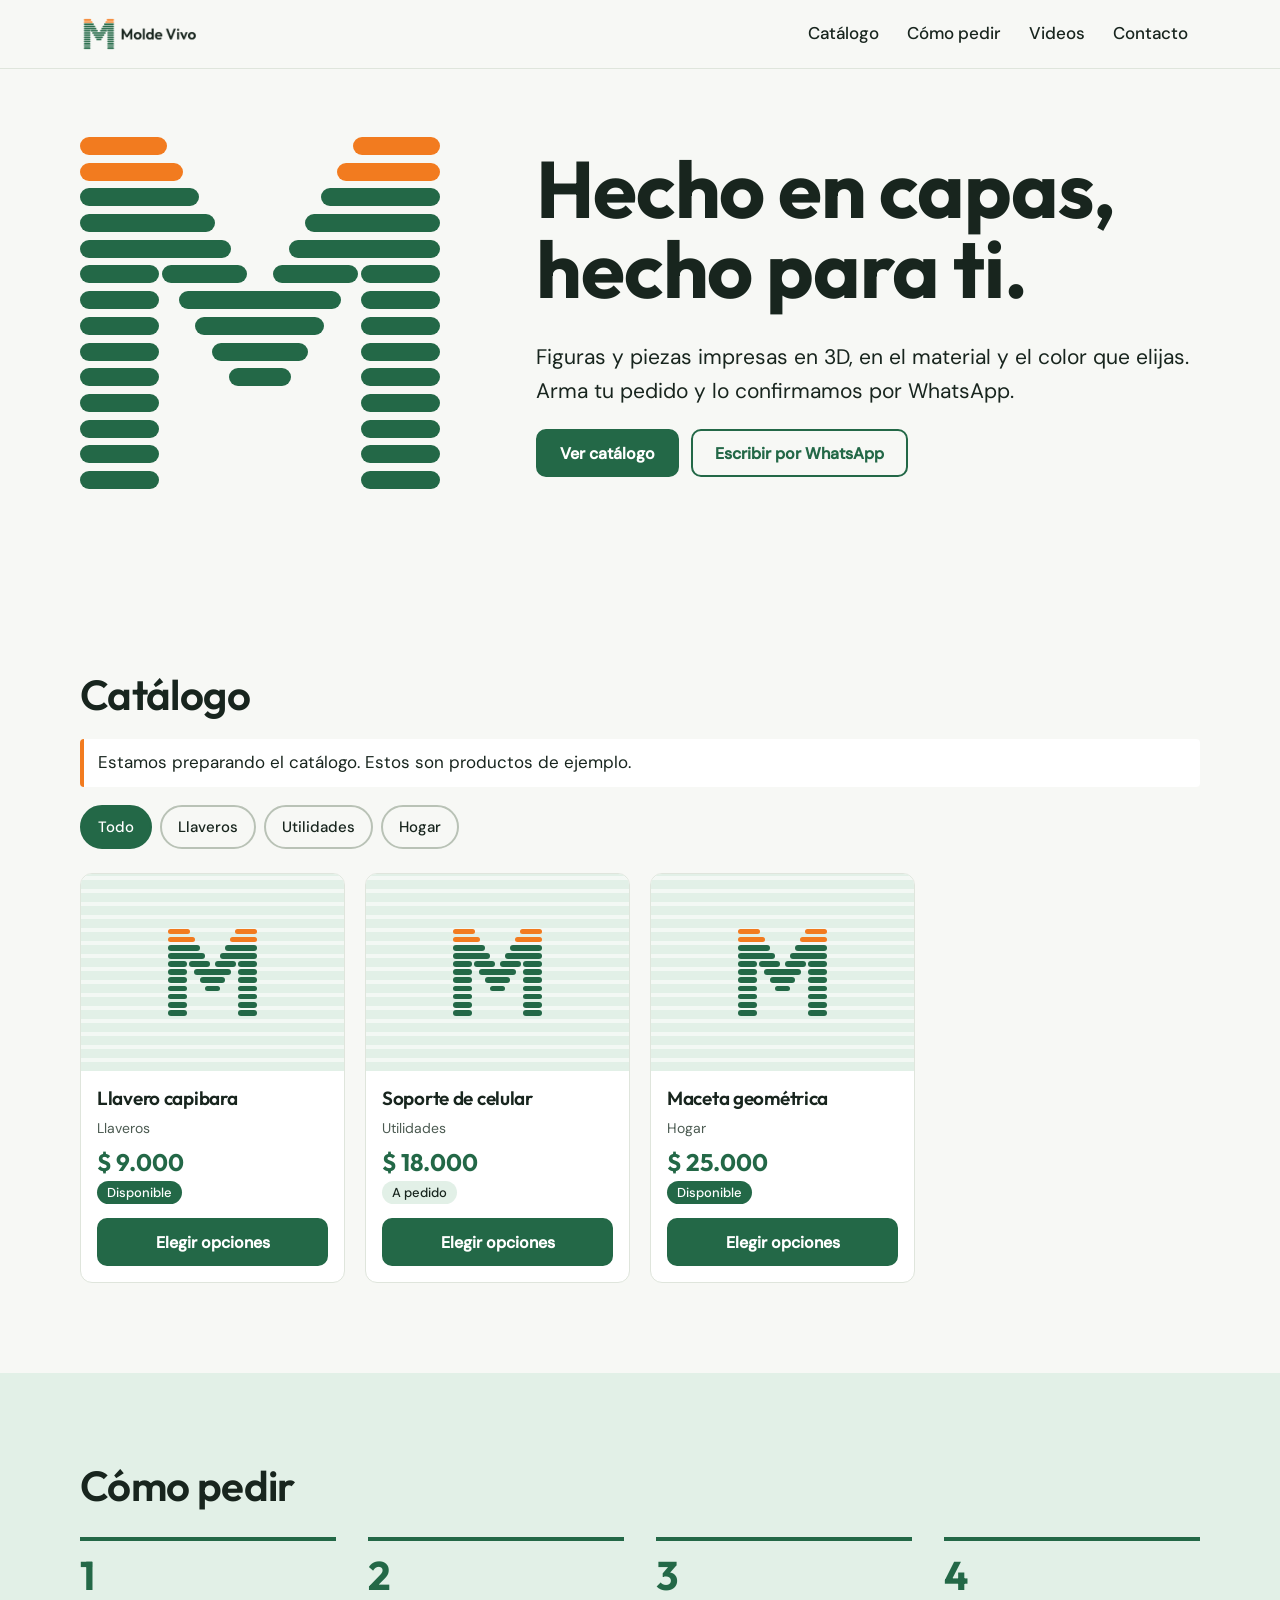
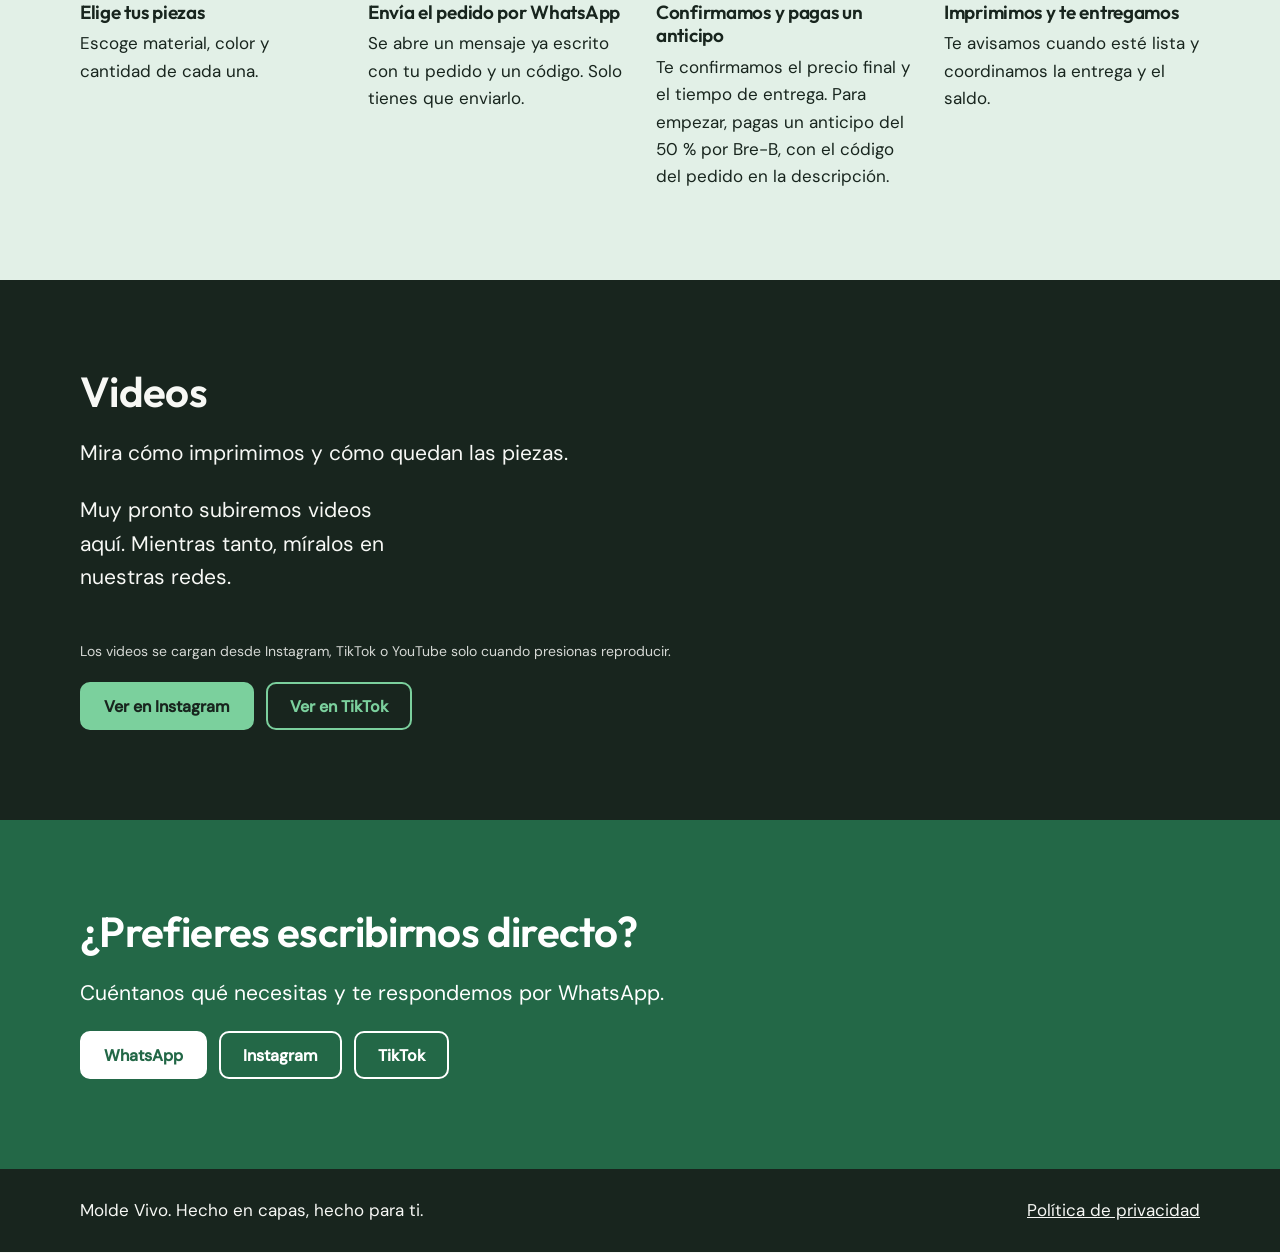
==== public/index.html @ 1edd7f20 "Sitio de Molde Vivo" ====
<!doctype html>
<html lang="es">
<head>
<meta charset="utf-8">
<meta name="viewport" content="width=device-width,initial-scale=1,viewport-fit=cover">
<title>Molde Vivo | Figuras y piezas impresas en 3D a tu medida</title>
<meta name="description" content="Figuras y piezas impresas en 3D, en el material y el color que elijas. Arma tu pedido y lo confirmamos por WhatsApp.">
<meta name="theme-color" content="#236847">
<meta name="color-scheme" content="light">
<meta property="og:type" content="website">
<meta property="og:title" content="Molde Vivo | Hecho en capas, hecho para ti.">
<meta property="og:description" content="Figuras y piezas impresas en 3D, en el material y el color que elijas.">
<link rel="icon" type="image/png" sizes="32x32" href="img/favicon-32.png">
<link rel="apple-touch-icon" href="img/favicon-180.png">
<link rel="preload" href="fuentes/outfit-700.woff2" as="font" type="font/woff2" crossorigin>
<link rel="preload" href="fuentes/dm-sans-400.woff2" as="font" type="font/woff2" crossorigin>
<link rel="stylesheet" href="tokens.css">
<link rel="stylesheet" href="estilos.css">
</head>
<body>
<a class="saltar" href="#catalogo">Saltar al catálogo</a>

<header class="top">
  <div class="wrap top-in">
    <a class="logo" href="#inicio" aria-label="Molde Vivo, inicio"><img src="img/logo-horizontal.png" alt="Molde Vivo" width="560" height="177"></a>
    <nav aria-label="Principal">
      <a href="#catalogo">Catálogo</a>
      <a href="#como-pedir">Cómo pedir</a>
      <a href="#videos">Videos</a>
      <a href="#contacto">Contacto</a>
    </nav>
  </div>
</header>

<main id="inicio">
  <section class="band hero" aria-labelledby="h-hero">
    <div class="wrap hero-in">
      <div class="hero-marca">
        <span class="m print" data-capas="14" data-acento="2" role="img" aria-label="Símbolo de Molde Vivo: una M hecha de capas"><img class="m-fallback" src="img/marca-512.png" alt=""></span>
      </div>
      <div class="hero-txt">
        <h1 id="h-hero">Hecho en capas, hecho para ti.</h1>
        <p class="lead">Figuras y piezas impresas en 3D, en el material y el color que elijas. Arma tu pedido y lo confirmamos por WhatsApp.</p>
        <div class="acciones">
          <a class="btn" href="#catalogo">Ver catálogo</a>
          <a class="btn btn-sec" id="wa-hero" href="#contacto">Escribir por WhatsApp</a>
        </div>
      </div>
    </div>
  </section>

  <section id="catalogo" class="band" aria-labelledby="h-cat">
    <div class="wrap">
      <h2 id="h-cat">Catálogo</h2>
      <p id="aviso-ejemplo" class="aviso" hidden>Estamos preparando el catálogo. Estos son productos de ejemplo.</p>
      <div id="filtros" class="filtros" role="group" aria-label="Filtrar por categoría"></div>
      <div id="grilla" class="grilla"><p class="estado">Cargando catálogo…</p></div>
      <noscript><p class="estado">Para ver el catálogo y armar tu pedido necesitas activar JavaScript en tu navegador.</p></noscript>
    </div>
  </section>

  <section id="como-pedir" class="band menta" aria-labelledby="h-como">
    <div class="wrap">
      <h2 id="h-como">Cómo pedir</h2>
      <ol class="pasos">
        <li><h3>Elige tus piezas</h3><p>Escoge material, color y cantidad de cada una.</p></li>
        <li><h3>Envía el pedido por WhatsApp</h3><p>Se abre un mensaje ya escrito con tu pedido y un código. Solo tienes que enviarlo.</p></li>
        <li><h3>Confirmamos y pagas un anticipo</h3><p>Te confirmamos el precio final y el tiempo de entrega. Para empezar, pagas un anticipo del <span id="anticipo">50</span> % por Bre-B, con el código del pedido en la descripción.</p></li>
        <li><h3>Imprimimos y te entregamos</h3><p>Te avisamos cuando esté lista y coordinamos la entrega y el saldo.</p></li>
      </ol>
    </div>
  </section>

  <section id="videos" class="band dark" aria-labelledby="h-vid">
    <div class="wrap">
      <h2 id="h-vid">Videos</h2>
      <p class="lead">Mira cómo imprimimos y cómo quedan las piezas.</p>
      <div id="lista-videos" class="videos"></div>
      <p class="nota">Los videos se cargan desde Instagram, TikTok o YouTube solo cuando presionas reproducir.</p>
      <div class="acciones">
        <a class="btn" id="vid-ig" href="#contacto" target="_blank" rel="noopener noreferrer" hidden>Instagram</a>
        <a class="btn btn-sec" id="vid-tt" href="#contacto" target="_blank" rel="noopener noreferrer" hidden>TikTok</a>
      </div>
    </div>
  </section>

  <section id="contacto" class="band green" aria-labelledby="h-con">
    <div class="wrap">
      <h2 id="h-con">¿Prefieres escribirnos directo?</h2>
      <p class="lead">Cuéntanos qué necesitas y te respondemos por WhatsApp.</p>
      <div class="acciones">
        <a class="btn" id="con-wa" href="#contacto" target="_blank" rel="noopener noreferrer">WhatsApp</a>
        <a class="btn btn-sec" id="con-ig" href="#contacto" target="_blank" rel="noopener noreferrer" hidden>Instagram</a>
        <a class="btn btn-sec" id="con-tt" href="#contacto" target="_blank" rel="noopener noreferrer" hidden>TikTok</a>
      </div>
    </div>
  </section>
</main>

<footer class="pie">
  <div class="wrap pie-in">
    <p>Molde Vivo. Hecho en capas, hecho para ti.</p>
    <p><a href="privacidad.html">Política de privacidad</a></p>
  </div>
</footer>

<dialog id="dlg-producto" aria-labelledby="dp-titulo"><div class="dlg-in" id="dp-cuerpo"></div></dialog>
<dialog id="dlg-pedido" aria-labelledby="dpe-titulo"><div class="dlg-in" id="dpe-cuerpo"></div></dialog>
<button id="fab" class="fab" type="button" hidden>Mi pedido <span id="fab-n" class="fab-n">0</span></button>
<div id="estado" class="solo-lectores" role="status" aria-live="polite"></div>

<script src="js/marca.js"></script>
<script src="js/tienda.js"></script>
</body>
</html>
---- public/tokens.css ----
:root{
  --verde:#236847;      /* principal: botones, símbolo, titulares de marca */
  --bosque:#18251e;     /* texto y fondos oscuros */
  --hueso:#f7f8f5;      /* fondo de páginas y papelería */
  --menta:#e2f0e7;      /* fondos suaves y resaltados */
  --verde-claro:#7bd09d; /* verde sobre fondo oscuro */
  --naranja:#F27B1F;     /* solo acentos: la última capa, un precio, un botón secundario */
  --fuente-titulos:'Outfit',system-ui,sans-serif;
  --fuente-texto:'DM Sans',system-ui,sans-serif;
  --radio:12px;
}
@font-face{font-family:'Outfit';font-weight:600;font-display:swap;src:url(fuentes/outfit-600.woff2) format('woff2')}
@font-face{font-family:'Outfit';font-weight:700;font-display:swap;src:url(fuentes/outfit-700.woff2) format('woff2')}
@font-face{font-family:'DM Sans';font-weight:400;font-display:swap;src:url(fuentes/dm-sans-400.woff2) format('woff2')}
@font-face{font-family:'DM Sans';font-weight:500;font-display:swap;src:url(fuentes/dm-sans-500.woff2) format('woff2')}
---- public/estilos.css ----
*{box-sizing:border-box}
html{scroll-behavior:smooth;scroll-padding-top:84px;-webkit-text-size-adjust:100%}
body{margin:0;background:var(--hueso);color:var(--bosque);font:400 17px/1.6 var(--fuente-texto);--foco:var(--bosque)}
h1,h2,h3{font-family:var(--fuente-titulos);margin:0;letter-spacing:-.015em}
h2{font-weight:600;font-size:clamp(28px,4vw,42px);line-height:1.1;margin-bottom:.5em}
h3{font-weight:600;font-size:19px;line-height:1.25}
p{margin:0 0 1em;max-width:62ch}
a{color:inherit}
[hidden]{display:none!important}
:focus-visible{outline:3px solid var(--foco);outline-offset:3px;border-radius:4px}
.dark,.green{--foco:var(--verde-claro)}.green{--foco:#fff}
.wrap{max-width:1120px;margin:0 auto}
.band{padding:clamp(44px,7vw,96px) clamp(18px,5vw,64px)}
.menta{background:var(--menta)}.dark{background:var(--bosque);color:var(--hueso)}.green{background:var(--verde);color:#fff}
.lead{font-size:clamp(18px,2.2vw,21px);max-width:54ch}
.solo-lectores{position:absolute;width:1px;height:1px;overflow:hidden;clip:rect(0 0 0 0);white-space:nowrap}
.saltar{position:absolute;left:12px;top:-60px;background:var(--bosque);color:#fff;padding:10px 14px;border-radius:8px;z-index:50}
.saltar:focus{top:12px}

/* botones */
.btn{display:inline-flex;align-items:center;justify-content:center;min-height:48px;padding:0 22px;border-radius:10px;border:2px solid var(--verde);background:var(--verde);color:#fff;font:600 16px var(--fuente-texto);text-decoration:none;cursor:pointer;text-align:center}
.btn:hover{filter:brightness(.93)}
.btn-sec{background:transparent;color:var(--verde)}
.dark .btn{background:var(--verde-claro);border-color:var(--verde-claro);color:var(--bosque)}
.dark .btn-sec{background:transparent;color:var(--verde-claro)}
.green .btn{background:#fff;border-color:#fff;color:var(--verde)}
.green .btn-sec{background:transparent;color:#fff}
.btn-ghost{background:transparent;border-color:#b9c2b6;color:var(--bosque)}
.acciones{display:flex;flex-wrap:wrap;gap:12px;margin-top:20px}

/* cabecera */
.top{position:sticky;top:0;z-index:20;background:rgba(247,248,245,.95);backdrop-filter:blur(8px);border-bottom:1px solid #dfe5dc;padding:0 clamp(18px,5vw,64px)}
.top-in{display:flex;align-items:center;justify-content:space-between;gap:16px;min-height:68px}
.logo img{display:block;height:38px;width:auto}
.top nav{display:flex;gap:4px;overflow-x:auto;scrollbar-width:none}
.top nav::-webkit-scrollbar{display:none}
.top nav a{padding:10px 12px;text-decoration:none;font-weight:500;white-space:nowrap;border-radius:8px}
.top nav a:hover{background:var(--menta)}
@media (max-width:640px){.top-in{flex-direction:column;align-items:flex-start;gap:0;padding-top:8px}.top nav{width:100%}}

/* símbolo */
.m{position:relative;display:block;aspect-ratio:1/1;width:var(--w,120px);--c:var(--verde);--a:var(--naranja)}
.m i{position:absolute;display:block;border-radius:999px;background:var(--c)}
.m i.acento{background:var(--a)}
.m-fallback{width:100%;height:100%;display:block}
.print i{transform-origin:left center;animation:print .55s cubic-bezier(.2,.7,.2,1) both;animation-delay:calc(var(--i)*70ms + .2s)}
@keyframes print{from{transform:scaleX(0);opacity:0}to{transform:scaleX(1);opacity:1}}
@media (prefers-reduced-motion:reduce){.print i{animation:none}html{scroll-behavior:auto}}

/* portada */
.hero{padding-top:clamp(28px,5vw,72px)}
.hero-in{display:grid;grid-template-columns:minmax(0,.8fr) minmax(0,1.4fr);gap:clamp(24px,6vw,80px);align-items:center}
.hero-marca .m{--w:min(100%,360px)}
.hero h1{font-weight:700;font-size:clamp(38px,7vw,80px);line-height:1;margin-bottom:.4em}
@media (max-width:760px){.hero-in{grid-template-columns:1fr}.hero-marca .m{--w:150px}}

/* catálogo */
.aviso{background:#fff;border-left:4px solid var(--naranja);padding:10px 14px;border-radius:4px;max-width:none}
.filtros{display:flex;flex-wrap:wrap;gap:8px;margin:18px 0 24px}
.chip{min-height:44px;padding:0 16px;border-radius:999px;border:2px solid #b9c2b6;background:transparent;color:var(--bosque);font:500 15px var(--fuente-texto);cursor:pointer}
.chip[aria-pressed="true"]{background:var(--verde);border-color:var(--verde);color:#fff}
.grilla{display:grid;grid-template-columns:repeat(auto-fill,minmax(240px,1fr));gap:20px}
.estado{color:#4b5a51}
.tarjeta{background:#fff;border:1px solid #dfe5dc;border-radius:var(--radio);overflow:hidden;display:flex;flex-direction:column}
.media{aspect-ratio:4/3;display:grid;place-items:center;background:repeating-linear-gradient(0deg,var(--menta) 0 9px,#f3f8f4 9px 13px)}
.media img{width:100%;height:100%;object-fit:cover;display:block}
.media .m{--w:34%}
.tarjeta-in{padding:16px;display:flex;flex-direction:column;gap:6px;flex:1}
.tarjeta .cat{font-size:14px;color:#4b5a51;margin:0}
.tarjeta .precio{font:700 24px/1.1 var(--fuente-titulos);color:var(--verde);margin:4px 0 0}
.etiqueta{align-self:flex-start;font:500 13px var(--fuente-texto);padding:3px 10px;border-radius:999px;background:var(--menta);color:var(--bosque)}
.etiqueta.ok{background:var(--verde);color:#fff}
.tarjeta .btn{margin-top:auto;width:100%}
.tarjeta .etiqueta{margin-bottom:8px}

/* pasos */
.pasos{list-style:none;counter-reset:paso;padding:0;margin:28px 0 0;display:grid;grid-template-columns:repeat(auto-fit,minmax(230px,1fr));gap:28px 32px}
.pasos li{counter-increment:paso;border-top:4px solid var(--verde);padding-top:14px}
.pasos li::before{content:counter(paso);display:block;font:700 40px/1 var(--fuente-titulos);color:var(--verde);margin-bottom:6px}
.pasos p{margin:6px 0 0}

/* videos */
.videos{display:grid;grid-template-columns:repeat(auto-fill,minmax(240px,320px));gap:20px;margin:24px 0}
.video{aspect-ratio:9/16;border-radius:var(--radio);overflow:hidden;background:#0f1a14}
.video iframe{width:100%;height:100%;border:0;display:block;background:#fff}
.fachada{width:100%;height:100%;border:0;cursor:pointer;color:var(--hueso);font:600 18px var(--fuente-titulos);display:flex;flex-direction:column;align-items:center;justify-content:center;gap:10px;padding:16px;text-align:center;background:repeating-linear-gradient(0deg,#1f3328 0 9px,#18251e 9px 13px)}
.fachada .play{display:grid;place-items:center;width:64px;height:64px;border-radius:50%;background:var(--naranja);color:var(--bosque);font-size:26px;padding-left:4px}
.fachada small{font:400 14px var(--fuente-texto);opacity:.85}
.nota{font-size:14px;opacity:.85;max-width:none}

/* pie */
.pie{background:var(--bosque);color:var(--hueso);padding:28px clamp(18px,5vw,64px);--foco:var(--verde-claro)}
.pie-in{display:flex;flex-wrap:wrap;justify-content:space-between;gap:8px 24px}
.pie p{margin:0}

/* diálogos y formularios */
dialog{border:0;border-radius:var(--radio);padding:0;width:min(520px,calc(100% - 24px));max-height:calc(100dvh - 24px);background:#fff;color:var(--bosque)}
dialog::backdrop{background:rgba(24,37,30,.6)}
.dlg-in{padding:22px;display:grid;gap:14px}
.dlg-in h3{font-size:24px}
.dlg-in .precio{font:700 24px/1.1 var(--fuente-titulos);color:var(--verde);margin:0}
.campo{display:grid;gap:6px;font-weight:500;font-size:15px}
select,input,textarea{width:100%;min-height:46px;border:2px solid #b9c2b6;border-radius:8px;padding:8px 12px;font:400 16px var(--fuente-texto);background:#fff;color:var(--bosque)}
textarea{min-height:84px;resize:vertical}
.fila{display:flex;gap:10px;flex-wrap:wrap}.fila .btn{flex:1}
.item{display:grid;gap:8px;padding:12px 0;border-bottom:1px solid #dfe5dc}
.item-top{display:flex;justify-content:space-between;gap:12px;font-weight:600}
.item small{display:block;font-weight:400;color:#4b5a51}
.cant{display:flex;align-items:center;gap:8px}
.cant button{min-width:44px;min-height:44px;border-radius:8px;border:2px solid #b9c2b6;background:#fff;font:600 20px var(--fuente-texto);cursor:pointer}
.cant output{min-width:28px;text-align:center;font-weight:600}
.link-chico{background:none;border:0;color:var(--verde);font:600 15px var(--fuente-texto);cursor:pointer;text-decoration:underline;min-height:44px;padding:0 8px}
.total{display:flex;justify-content:space-between;font:700 22px var(--fuente-titulos)}
.aclara{font-size:14px;color:#4b5a51;margin:0;max-width:none}

/* botón flotante del pedido */
.fab{position:fixed;right:16px;bottom:calc(16px + env(safe-area-inset-bottom));z-index:30;min-height:54px;padding:0 20px;border:0;border-radius:999px;background:var(--naranja);color:var(--bosque);font:600 16px var(--fuente-texto);cursor:pointer;box-shadow:0 2px 0 rgba(24,37,30,.3);display:flex;align-items:center;gap:10px}
.fab-n{background:var(--bosque);color:#fff;border-radius:999px;min-width:26px;height:26px;display:grid;place-items:center;font-size:14px;padding:0 6px}

/* texto largo (privacidad) */
.prosa{max-width:70ch;margin:0 auto}
.prosa h1{font-size:clamp(32px,5vw,48px);margin-bottom:.4em}
.prosa h2{font-size:24px;margin:1.6em 0 .4em}
.prosa ul{padding-left:1.2em}
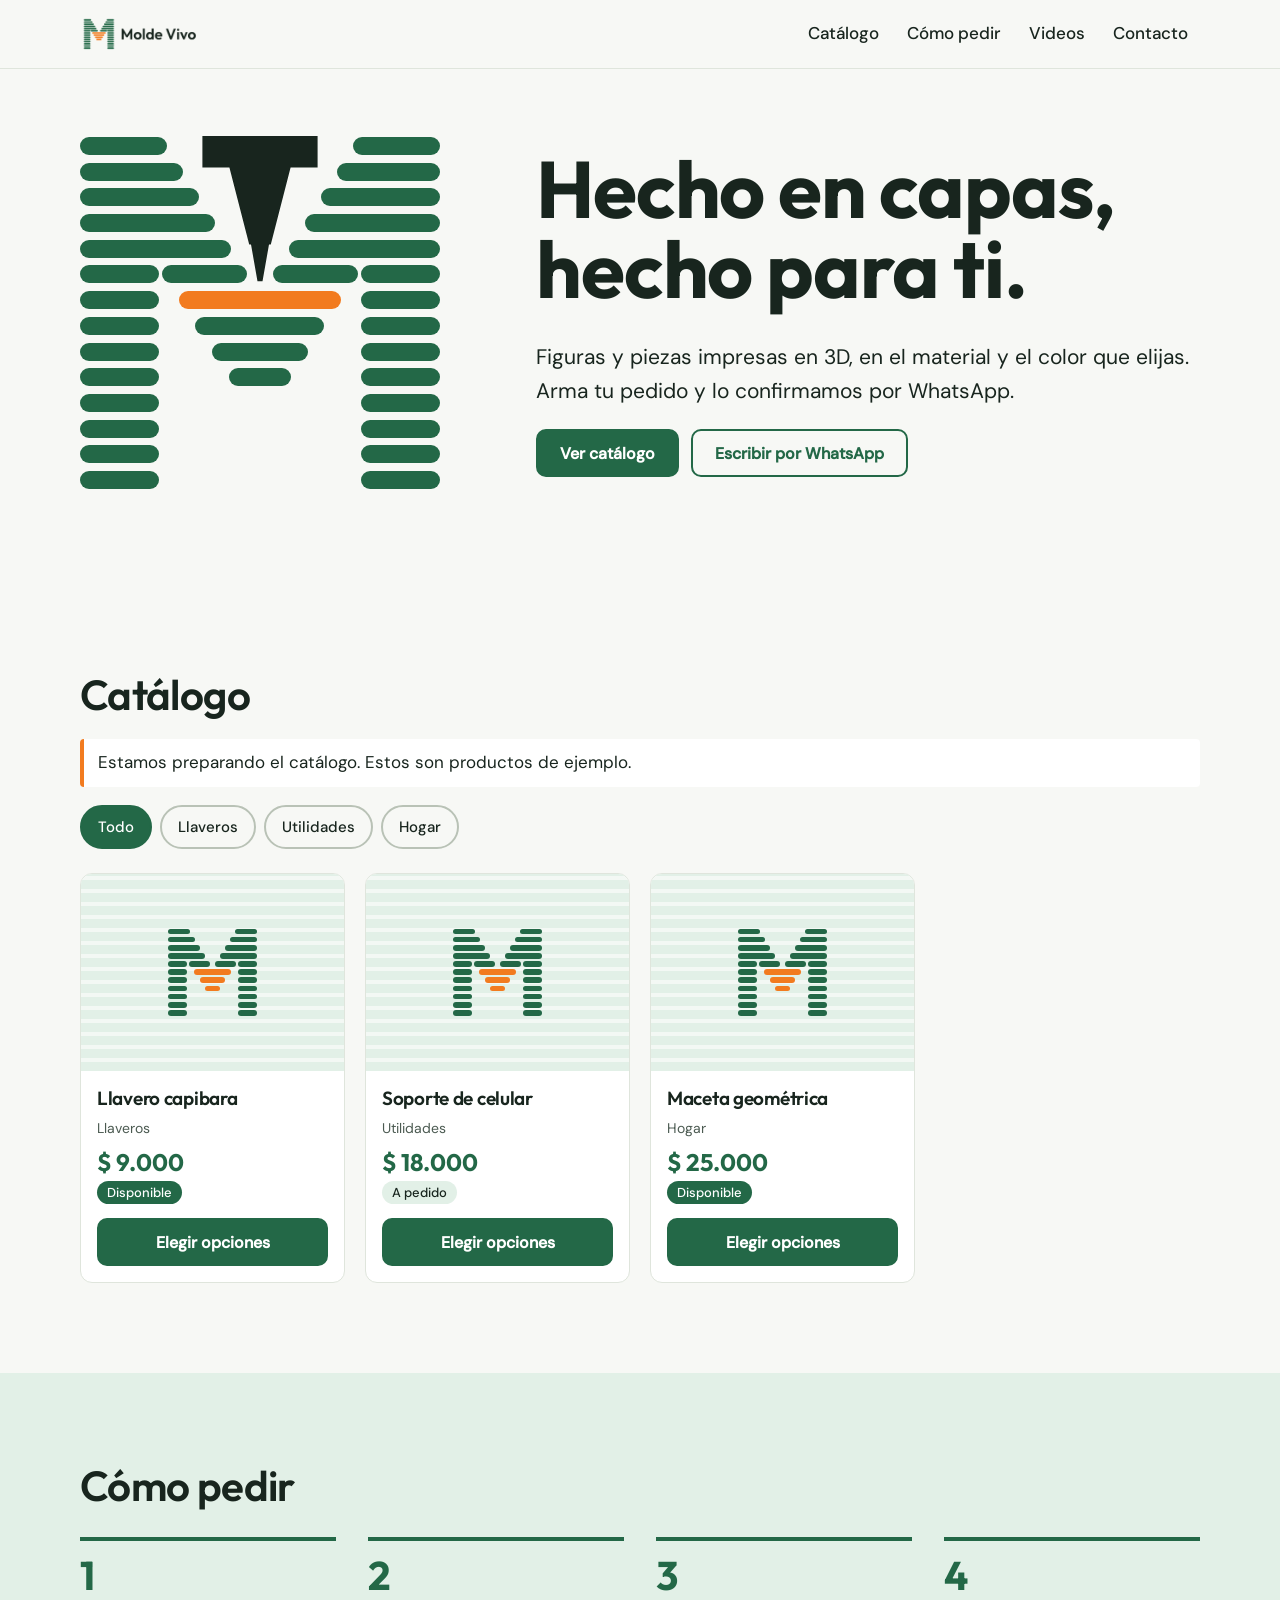
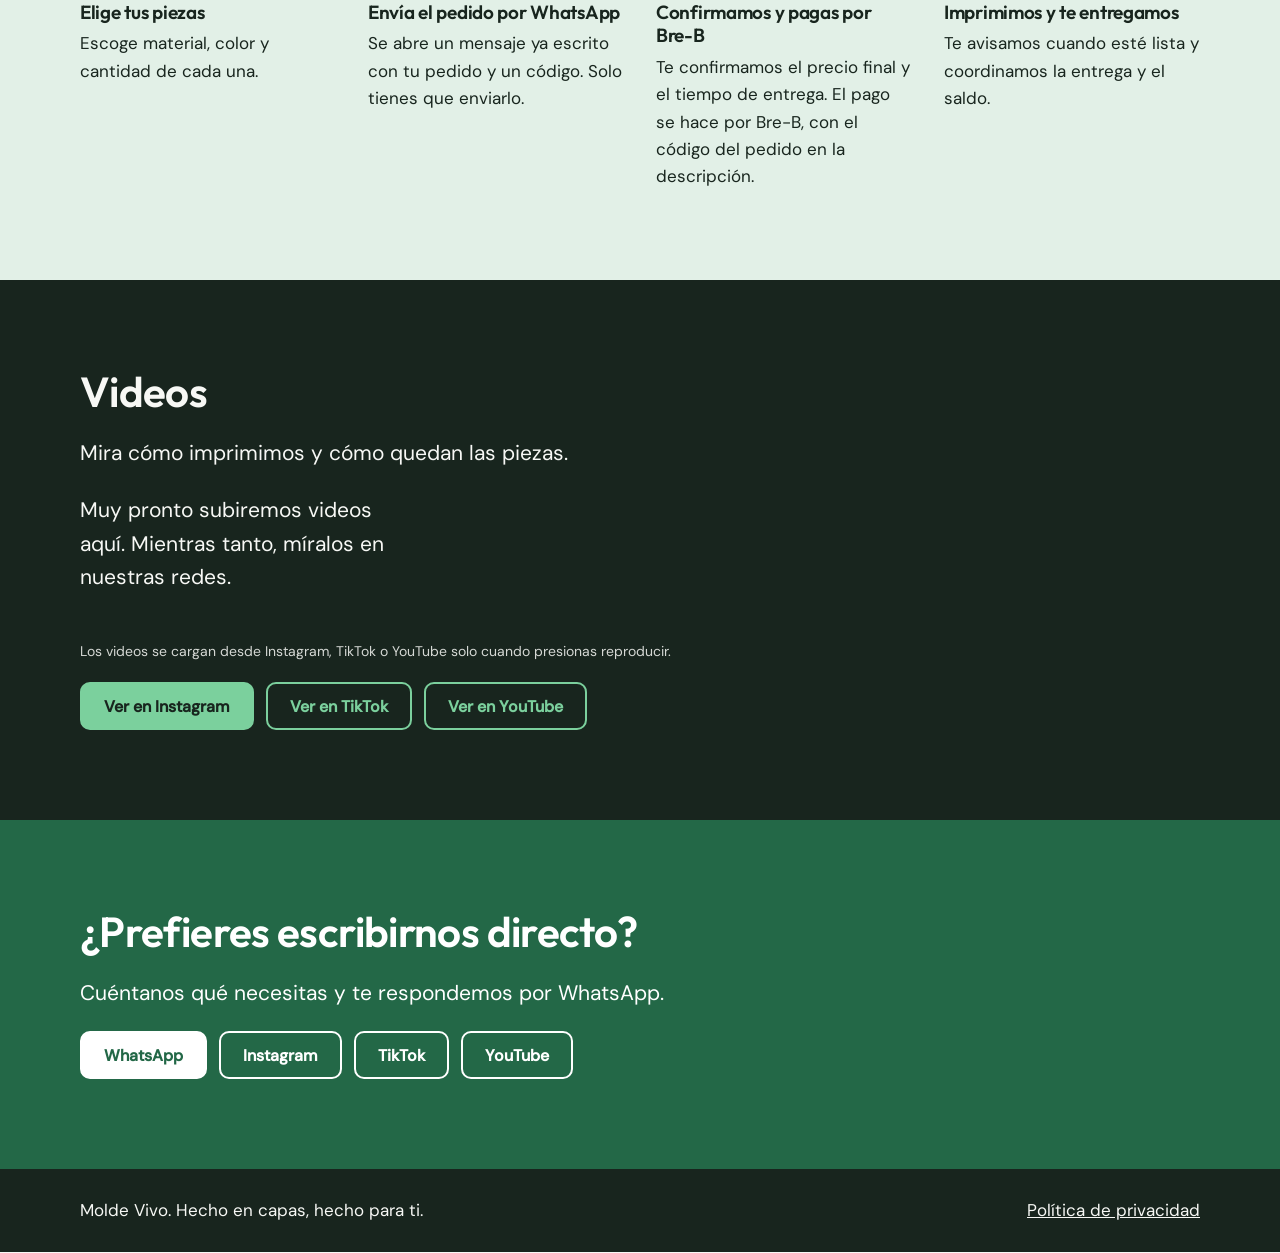
==== commit 11af57af: "Add files via upload" ====
--- a/public/index.html
+++ b/public/index.html
@@ -36,7 +36,7 @@
   <section class="band hero" aria-labelledby="h-hero">
     <div class="wrap hero-in">
       <div class="hero-marca">
-        <span class="m print" data-capas="14" data-acento="2" role="img" aria-label="Símbolo de Molde Vivo: una M hecha de capas"><img class="m-fallback" src="img/marca-512.png" alt=""></span>
+        <span class="m print" data-capas="14" data-variante="boquilla" role="img" aria-label="Símbolo de Molde Vivo: una M hecha de capas, con la boquilla de una impresora 3D imprimiendo la última"><img class="m-fallback" src="img/marca-ilustrada-512.png" alt=""></span>
       </div>
       <div class="hero-txt">
         <h1 id="h-hero">Hecho en capas, hecho para ti.</h1>
@@ -65,7 +65,7 @@
       <ol class="pasos">
         <li><h3>Elige tus piezas</h3><p>Escoge material, color y cantidad de cada una.</p></li>
         <li><h3>Envía el pedido por WhatsApp</h3><p>Se abre un mensaje ya escrito con tu pedido y un código. Solo tienes que enviarlo.</p></li>
-        <li><h3>Confirmamos y pagas un anticipo</h3><p>Te confirmamos el precio final y el tiempo de entrega. Para empezar, pagas un anticipo del <span id="anticipo">50</span> % por Bre-B, con el código del pedido en la descripción.</p></li>
+        <li><h3>Confirmamos y pagas por Bre-B</h3><p>Te confirmamos el precio final y el tiempo de entrega. El pago se hace por Bre-B, con el código del pedido en la descripción.</p></li>
         <li><h3>Imprimimos y te entregamos</h3><p>Te avisamos cuando esté lista y coordinamos la entrega y el saldo.</p></li>
       </ol>
     </div>
@@ -80,6 +80,7 @@
       <div class="acciones">
         <a class="btn" id="vid-ig" href="#contacto" target="_blank" rel="noopener noreferrer" hidden>Instagram</a>
         <a class="btn btn-sec" id="vid-tt" href="#contacto" target="_blank" rel="noopener noreferrer" hidden>TikTok</a>
+        <a class="btn btn-sec" id="vid-yt" href="#contacto" target="_blank" rel="noopener noreferrer" hidden>YouTube</a>
       </div>
     </div>
   </section>
@@ -92,6 +93,7 @@
         <a class="btn" id="con-wa" href="#contacto" target="_blank" rel="noopener noreferrer">WhatsApp</a>
         <a class="btn btn-sec" id="con-ig" href="#contacto" target="_blank" rel="noopener noreferrer" hidden>Instagram</a>
         <a class="btn btn-sec" id="con-tt" href="#contacto" target="_blank" rel="noopener noreferrer" hidden>TikTok</a>
+        <a class="btn btn-sec" id="con-yt" href="#contacto" target="_blank" rel="noopener noreferrer" hidden>YouTube</a>
       </div>
     </div>
   </section>
--- a/public/estilos.css
+++ b/public/estilos.css
@@ -39,12 +39,15 @@
 @media (max-width:640px){.top-in{flex-direction:column;align-items:flex-start;gap:0;padding-top:8px}.top nav{width:100%}}
 
 /* símbolo */
-.m{position:relative;display:block;aspect-ratio:1/1;width:var(--w,120px);--c:var(--verde);--a:var(--naranja)}
+.m{position:relative;display:block;aspect-ratio:1/1;width:var(--w,120px);--c:var(--verde);--a:var(--naranja);--n:var(--bosque)}
 .m i{position:absolute;display:block;border-radius:999px;background:var(--c)}
 .m i.acento{background:var(--a)}
+.m i.boq{left:0;top:0;width:100%;height:100%;border-radius:0;background:var(--n)}
 .m-fallback{width:100%;height:100%;display:block}
 .print i{transform-origin:left center;animation:print .55s cubic-bezier(.2,.7,.2,1) both;animation-delay:calc(var(--i)*70ms + .2s)}
 @keyframes print{from{transform:scaleX(0);opacity:0}to{transform:scaleX(1);opacity:1}}
+.print i.boq{transform-origin:center top;animation:boq .5s ease-out both;animation-delay:calc(var(--i)*70ms + .2s)}
+@keyframes boq{from{transform:translateY(-12%);opacity:0}to{transform:none;opacity:1}}
 @media (prefers-reduced-motion:reduce){.print i{animation:none}html{scroll-behavior:auto}}
 
 /* portada */
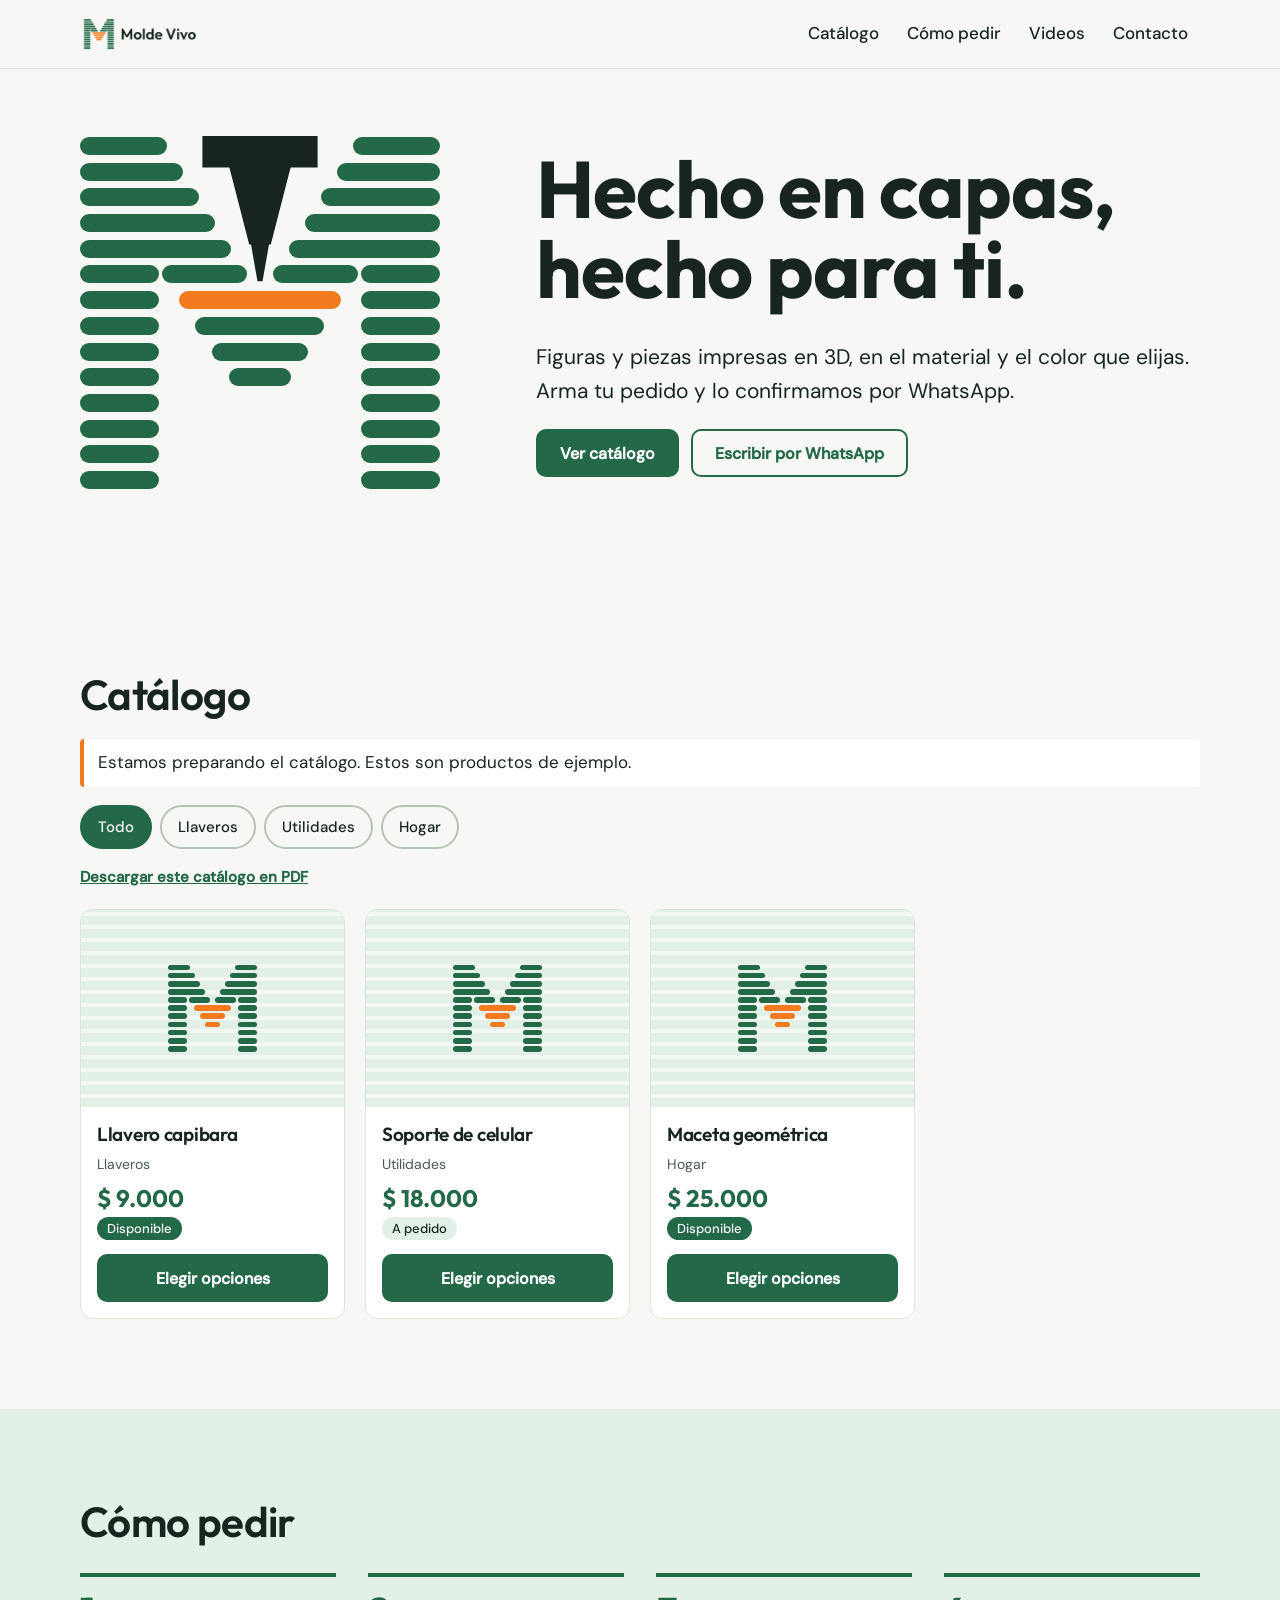
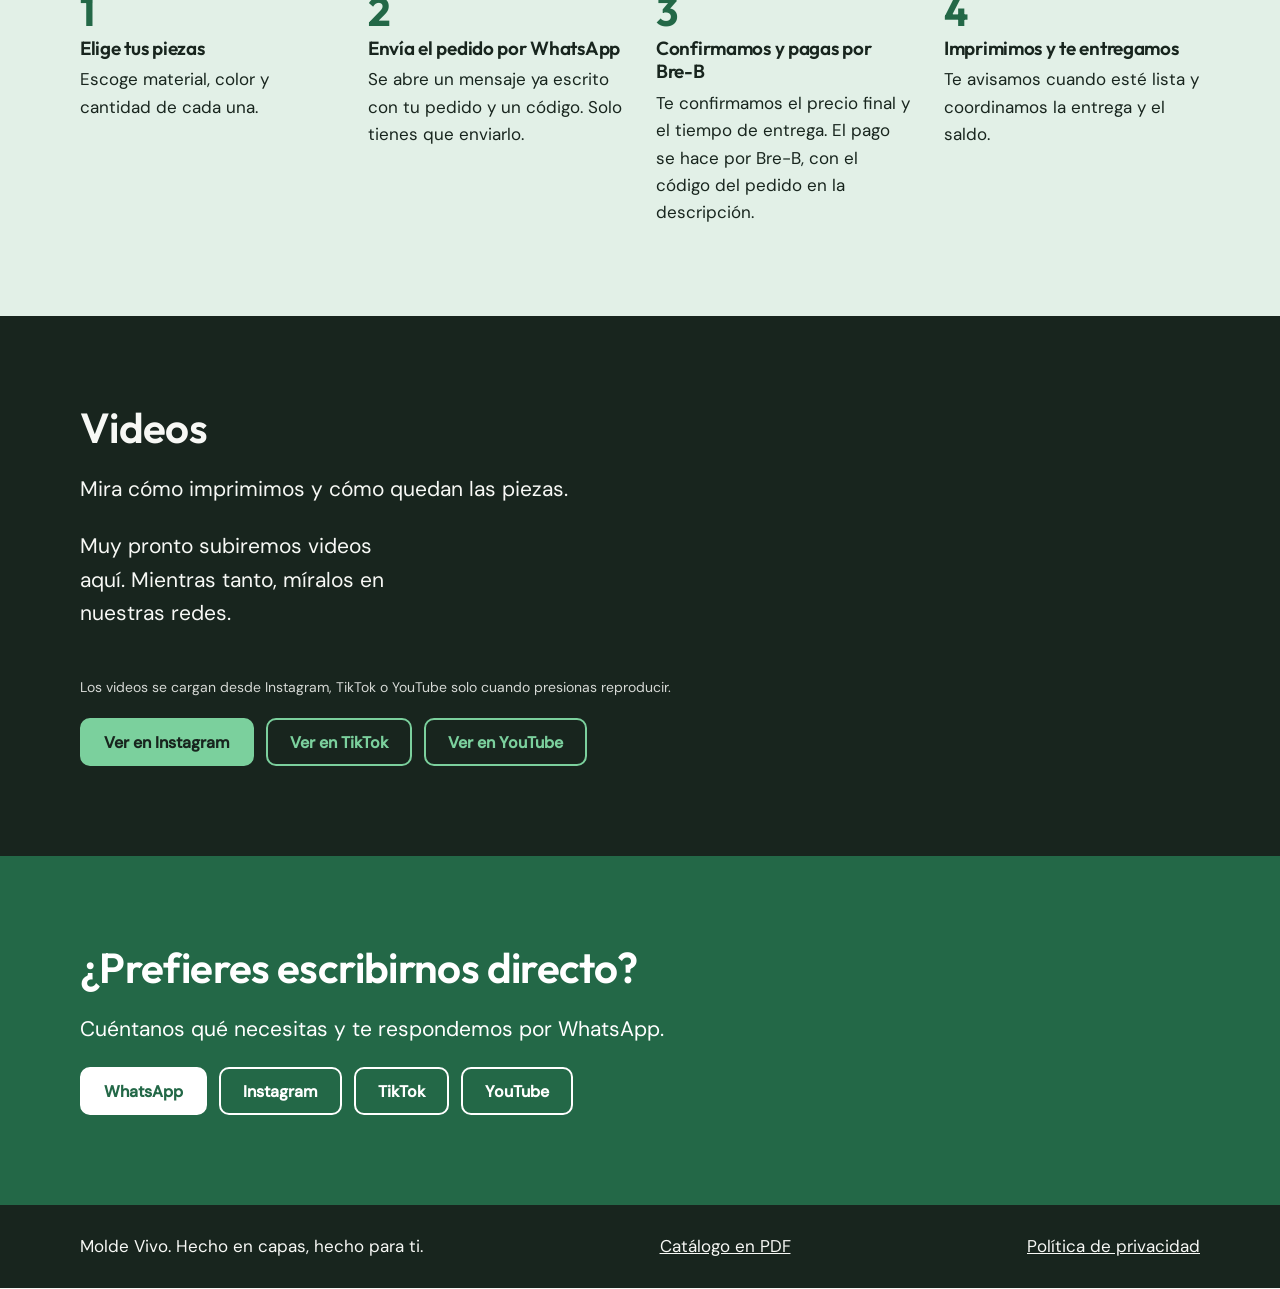
==== commit 0f137bc3: "Add files via upload" ====
--- a/public/index.html
+++ b/public/index.html
@@ -10,6 +10,14 @@
 <meta property="og:type" content="website">
 <meta property="og:title" content="Molde Vivo | Hecho en capas, hecho para ti.">
 <meta property="og:description" content="Figuras y piezas impresas en 3D, en el material y el color que elijas.">
+<meta property="og:site_name" content="Molde Vivo">
+<meta property="og:locale" content="es_CO">
+<meta property="og:url" content="https://moldevivo.iasns8.workers.dev/">
+<meta property="og:image" content="https://moldevivo.iasns8.workers.dev/img/compartir.jpg">
+<meta property="og:image:width" content="1200">
+<meta property="og:image:height" content="630">
+<meta property="og:image:alt" content="Molde Vivo: figuras y piezas impresas en 3D">
+<meta name="twitter:card" content="summary_large_image">
 <link rel="icon" type="image/png" sizes="32x32" href="img/favicon-32.png">
 <link rel="apple-touch-icon" href="img/favicon-180.png">
 <link rel="preload" href="fuentes/outfit-700.woff2" as="font" type="font/woff2" crossorigin>
@@ -54,6 +62,7 @@
       <h2 id="h-cat">Catálogo</h2>
       <p id="aviso-ejemplo" class="aviso" hidden>Estamos preparando el catálogo. Estos son productos de ejemplo.</p>
       <div id="filtros" class="filtros" role="group" aria-label="Filtrar por categoría"></div>
+      <p class="enlace-pdf"><a id="lnk-pdf" href="catalogo.html">Descargar este catálogo en PDF</a></p>
       <div id="grilla" class="grilla"><p class="estado">Cargando catálogo…</p></div>
       <noscript><p class="estado">Para ver el catálogo y armar tu pedido necesitas activar JavaScript en tu navegador.</p></noscript>
     </div>
@@ -102,6 +111,7 @@
 <footer class="pie">
   <div class="wrap pie-in">
     <p>Molde Vivo. Hecho en capas, hecho para ti.</p>
+    <p><a href="catalogo.html">Catálogo en PDF</a></p>
     <p><a href="privacidad.html">Política de privacidad</a></p>
   </div>
 </footer>
--- a/public/estilos.css
+++ b/public/estilos.css
@@ -65,7 +65,7 @@
 .grilla{display:grid;grid-template-columns:repeat(auto-fill,minmax(240px,1fr));gap:20px}
 .estado{color:#4b5a51}
 .tarjeta{background:#fff;border:1px solid #dfe5dc;border-radius:var(--radio);overflow:hidden;display:flex;flex-direction:column}
-.media{aspect-ratio:4/3;display:grid;place-items:center;background:repeating-linear-gradient(0deg,var(--menta) 0 9px,#f3f8f4 9px 13px)}
+.media{position:relative;aspect-ratio:4/3;display:grid;place-items:center;background:repeating-linear-gradient(0deg,var(--menta) 0 9px,#f3f8f4 9px 13px)}
 .media img{width:100%;height:100%;object-fit:cover;display:block}
 .media .m{--w:34%}
 .tarjeta-in{padding:16px;display:flex;flex-direction:column;gap:6px;flex:1}
@@ -125,3 +125,22 @@
 .prosa h1{font-size:clamp(32px,5vw,48px);margin-bottom:.4em}
 .prosa h2{font-size:24px;margin:1.6em 0 .4em}
 .prosa ul{padding-left:1.2em}
+
+/* ficha del producto */
+.insignia{position:absolute;top:10px;right:10px;background:var(--naranja);color:var(--bosque);font:600 12px var(--fuente-texto);padding:4px 10px;border-radius:999px}
+#dlg-producto{width:min(920px,calc(100% - 24px))}
+.detalle{display:grid;grid-template-columns:minmax(0,1.1fr) minmax(0,1fr);gap:22px;align-items:start}
+@media (max-width:760px){.detalle{grid-template-columns:1fr}}
+.info{display:grid;gap:12px;align-content:start}
+.info .medidas{font-weight:500;margin:0}.info .desc{margin:0;color:#3d4d44}
+.galeria{display:grid;gap:10px}
+.visor{aspect-ratio:4/3;border-radius:var(--radio);overflow:hidden;display:grid;place-items:center;background:repeating-linear-gradient(0deg,var(--menta) 0 9px,#f3f8f4 9px 13px)}
+.visor img{width:100%;height:100%;object-fit:contain;display:block;background:#f3f8f4}
+.visor .m{--w:34%}
+.visor .video{height:100%;width:auto;max-width:100%;aspect-ratio:9/16;border-radius:0}
+.tira{display:flex;gap:8px;flex-wrap:wrap}
+.mini{width:72px;height:54px;padding:0;border:2px solid #b9c2b6;border-radius:8px;overflow:hidden;background:#fff;cursor:pointer;display:grid;place-items:center}
+.mini img{width:100%;height:100%;object-fit:cover;display:block}
+.mini[aria-pressed="true"]{border-color:var(--verde);outline:2px solid var(--verde);outline-offset:1px}
+.mini-video{font:600 12px var(--fuente-texto);color:var(--bosque)}
+.enlace-pdf{margin:-8px 0 20px;font-size:15px}.enlace-pdf a{font-weight:600;color:var(--verde)}
